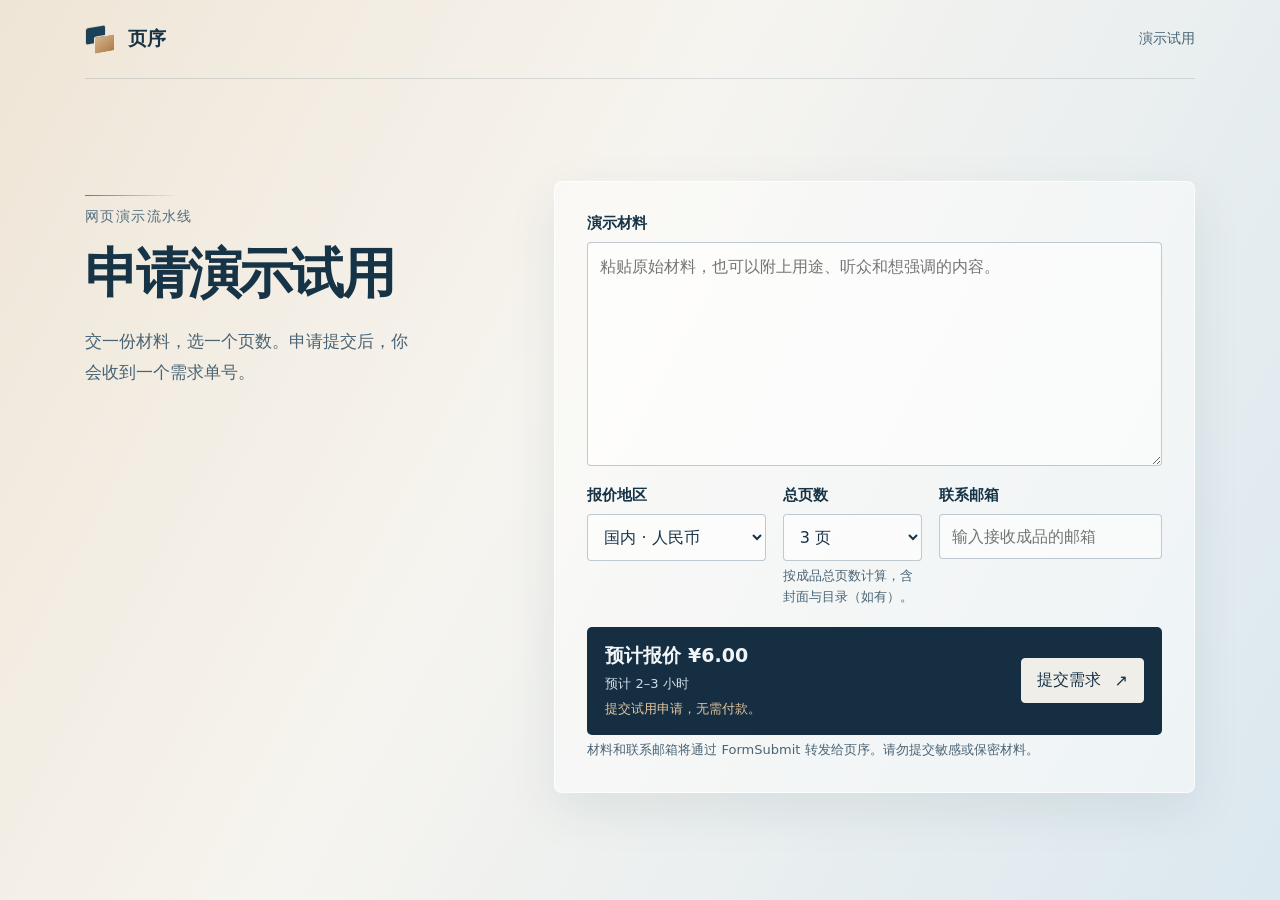
==== request/index.html @ 19a48d17 "Publish Yexu trial request page" ====
<!doctype html>
<html lang="zh-CN">
<head>
<meta charset="utf-8">
<meta name="viewport" content="width=device-width, initial-scale=1">
<title>申请试用 · 页序</title>
<meta name="robots" content="noindex">
<link rel="stylesheet" href="../site.css">
<link rel="stylesheet" href="order.css">
<script src="order.js" defer></script>
</head>
<body>
<header class="shell top"><a class="brand" href="../" aria-label="页序首页"><span class="mark" aria-hidden="true"></span>页序</a><span>演示试用</span></header>
<main class="shell request">
<section class="intro" aria-labelledby="request-title"><p class="label">网页演示流水线</p><h1 id="request-title">申请演示试用</h1><p class="lead">交一份材料，选一个页数。申请提交后，你会收到一个需求单号。</p></section>
<form id="request-form">
<label for="material">演示材料</label>
<textarea id="material" name="material" placeholder="粘贴原始材料，也可以附上用途、听众和想强调的内容。" maxlength="18000" rows="8" required></textarea>
<div class="fields">
<div><label for="market">报价地区</label><select id="market" name="market"><option value="CN">国内 · 人民币</option><option value="INTL">海外 · 美元</option></select></div>
<div><label for="pages">总页数</label><select id="pages" name="pages" required aria-describedby="page-detail"></select><small id="page-detail">按成品总页数计算，含封面与目录（如有）。</small></div>
<div><label for="email">联系邮箱</label><input id="email" name="email" type="email" autocomplete="email" maxlength="254" placeholder="输入接收成品的邮箱" required></div>
</div>
<div class="checkout">
<div><p id="quote">正在加载报价</p><small id="timing"></small><small class="preview-note">提交试用申请，无需付款。</small></div>
<button class="primary" id="send" type="submit" disabled>提交需求 <span aria-hidden="true">↗</span></button>
</div>
<p id="feedback" role="status"></p>
<small class="order-privacy">材料和联系邮箱将通过 FormSubmit 转发给页序。请勿提交敏感或保密材料。</small>
<div hidden><label for="company">公司网站</label><input id="company" name="company" tabindex="-1" autocomplete="off"></div>
</form>
<section class="receipt" id="receipt" tabindex="-1" hidden><h2>需求已提交</h2><p>需求单号</p><output id="reference"></output><button class="copy" id="copy" type="button">复制单号</button><p id="receipt-detail"></p><p id="copy-status" role="status"></p></section>
</main>
</body>
</html>
---- site.css ----
:root{color-scheme:light;--ink:#173447;--muted:#496475;--deep:#0e1722;--gold:#b89366;--line:#27475b27;font-family:"Microsoft YaHei","PingFang SC",system-ui,sans-serif;background:#eef1ef;color:var(--ink)}
*{box-sizing:border-box}html{scroll-behavior:smooth}body{margin:0;background:linear-gradient(118deg,#efe5d6 0%,#f6f4ef 42%,#dbe8ef 100%);min-height:100vh}a{color:inherit;text-decoration:none}button{font:inherit}button:focus-visible,a:focus-visible{outline:2px solid #397395;outline-offset:4px}.shell{width:min(1440px,calc(100% - 112px));margin:auto}.top{display:flex;align-items:center;justify-content:space-between;height:79px;border-bottom:1px solid var(--line);gap:20px}.brand{display:inline-flex;align-items:center;gap:11px;font-weight:760;font-size:19px}.mark{width:26px;height:21px;background:linear-gradient(142deg,#142f42 62%,#a8794b 63%);border-radius:2px}.top nav{display:flex;gap:30px;font-size:14px}.top a:hover,.formats a:hover{text-decoration:underline;text-underline-offset:5px}.hero{display:grid;grid-template-columns:minmax(240px,.8fr) minmax(0,1.55fr);gap:clamp(28px,5vw,82px);align-items:center;padding-block:clamp(56px,8vw,120px) 72px}.label{padding-top:13px;position:relative;font-size:14px;letter-spacing:.1em;color:#546e80}.label::before,.formats::before{content:"";position:absolute;left:0;top:0;width:94px;height:1px;background:linear-gradient(90deg,#9a704a,transparent)}h1{font-size:clamp(35px,4vw,64px);line-height:1.12;letter-spacing:-.075em;margin:18px 0 23px;font-weight:780}h1 span{color:#284d63}.lead{font-size:clamp(15px,1.3vw,19px);line-height:1.85;color:var(--muted);max-width:31ch;margin:0}.actions{margin-top:29px;display:flex;align-items:center;gap:12px;flex-wrap:wrap;font-size:14px;font-weight:680}.primary,.secondary{display:inline-flex;gap:14px;align-items:center;padding:11px 15px;border:1px solid #243f54;border-radius:4px}.primary{background:#193548;color:white}.primary:hover{background:#2d5268}.secondary:hover{background:#fff8}.demo{min-width:0;background:var(--deep);color:#eff4f6;padding:12px 13px 8px;border-radius:7px;box-shadow:0 23px 45px #11283a26,0 0 0 1px #fff8;scroll-margin:18px}.demo-head,.demo-foot{display:flex;align-items:center;gap:9px;font-size:12px;min-height:31px;padding-inline:3px}.sample,.demo-foot>a{margin-left:auto;color:#cadbe5}.light{width:7px;height:7px;background:#d7ad7b;border-radius:50%;box-shadow:0 0 10px #d7ad7b80}.screen{aspect-ratio:16/9;background:#e9e7df;overflow:hidden;margin:8px 0}.screen iframe{display:block;border:0;width:100%;height:100%}.controls{display:flex;gap:6px;margin-inline:auto}.controls button{min-width:36px;min-height:34px;border:1px solid #536775;background:transparent;color:inherit;border-radius:3px;cursor:pointer}.controls button:hover:enabled{background:#314c5c}.controls button:disabled{opacity:.45;cursor:default}#page-number{color:#c4d3db;font-variant-numeric:tabular-nums}.downloads{padding:5px 0 67px}.downloads h2{font-size:clamp(25px,3vw,43px);letter-spacing:-.05em;margin:0 0 23px}.formats{display:grid;grid-template-columns:repeat(3,1fr);position:relative;border:1px solid var(--line);background:#ffffff50}.formats::before{width:230px}.formats article{padding:23px 24px}.formats article+article{border-left:1px solid var(--line)}h3{margin:0 0 10px;font-size:18px}.formats p{margin:0 0 16px;line-height:1.7;color:var(--muted);font-size:14px}.formats a{font-weight:680;font-size:14px}.formats a span{margin-left:6px}footer{border-top:1px solid var(--line);padding-block:20px;display:flex;justify-content:space-between;color:var(--muted);font-size:13px}.skip{position:absolute;left:20px;top:-100px;background:white;padding:10px;z-index:1}.skip:focus{top:12px}.doc{max-width:800px;padding-block:50px 76px;line-height:1.8}.doc h1{font-size:clamp(30px,5vw,54px)}.doc a{text-decoration:underline;text-underline-offset:4px}
@media(max-width:1050px){.shell{width:calc(100% - 64px)}.hero{grid-template-columns:minmax(220px,.76fr) minmax(0,1.24fr);gap:28px}}
@media(max-width:760px){.shell{width:calc(100% - 32px)}.top{height:58px}.top nav{gap:17px}.hero{display:block;padding-block:38px 45px}.demo{margin-top:30px}.formats{grid-template-columns:1fr}.formats article+article{border-left:0;border-top:1px solid var(--line)}.downloads{padding-bottom:42px}}
@media(prefers-reduced-motion:reduce){html{scroll-behavior:auto}}
.section-space{margin-bottom:68px;scroll-margin:24px}.section-head{display:flex;justify-content:space-between;align-items:end;gap:18px;margin-bottom:21px}.section-head h2,.value-panel h2,.compat h2{font-size:clamp(26px,3vw,43px);line-height:1.18;letter-spacing:-.045em;margin:0}.section-head p{color:var(--muted);font-size:14px;line-height:1.7;margin:0}.downloads .section-head h2{margin:0}.value-panel,.workflow{position:relative;background:linear-gradient(128deg,#142838,#0e1722 74%);border-radius:7px;color:#eff4f6}.value-panel::before,.workflow::before{content:"";position:absolute;top:0;left:34px;width:min(210px,43%);height:1px;background:linear-gradient(90deg,#d9b289,transparent)}.value-panel{display:grid;grid-template-columns:minmax(0,1fr) minmax(0,1.22fr);gap:36px;padding:clamp(24px,4vw,55px)}.value-intro{max-width:360px}.value-intro a,.compat a{display:inline-block;font-weight:700;margin-top:10px}.value-panel p,.workflow ol span{color:#ccdce4;line-height:1.7;font-size:15px}.value-list{border-left:1px solid #a8c6d53a;padding-left:28px}.value-list article+article{border-top:1px solid #a8c6d53a;padding-top:14px;margin-top:14px}.value-list h3{margin-bottom:5px}.value-list p{margin:0}.plugin-hero{grid-template-columns:minmax(235px,.85fr) minmax(0,1.15fr)}.workflow{padding:clamp(23px,4vw,44px)}.workflow h2{font-size:clamp(22px,3vw,35px);margin:0 0 16px}.workflow ol{list-style:none;margin:0;padding:0}.workflow li{display:grid;grid-template-columns:5em minmax(0,1fr);align-items:baseline;gap:14px;border-top:1px solid #a8c6d53a;padding-block:13px}.workflow li:last-child{padding-bottom:0}.workflow li strong{color:#f4dbc0}.compat{display:grid;grid-template-columns:1.3fr 1fr;gap:28px;border:1px solid var(--line);background:#ffffff55;padding:clamp(20px,3vw,36px)}.compat h2{font-size:clamp(24px,2.7vw,36px)}.compat p{color:var(--muted);line-height:1.8;margin-bottom:0}.top nav{flex-shrink:0}.top a{white-space:nowrap}
@media(max-width:760px){.section-space{margin-bottom:41px}.section-head{display:block}.section-head p{margin-top:8px}.value-panel,.compat{grid-template-columns:1fr;gap:20px}.value-list{border-left:0;border-top:1px solid #a8c6d53a;padding:20px 0 0}.workflow{margin-top:28px}.top nav{gap:12px;font-size:12px}.brand{font-size:16px}.mark{width:20px;height:17px}}
@media(max-width:360px){.top nav{gap:8px}.top{gap:8px}.brand{gap:6px}}
.brand{gap:13px}.wordmark{font-size:24px;font-weight:850;letter-spacing:.08em}.mark{position:relative;width:30px;height:26px;flex:none;background:none;border-radius:0}.mark::before,.mark::after{position:absolute;content:"";width:19px;height:16px;background:#1c4056;border-radius:2px;transform:skewY(-10deg)}.mark::before{top:1px;left:1px;box-shadow:0 0 0 1px #23475d14}.mark::after{top:9px;left:9px;background:linear-gradient(145deg,#d7b48b,#ac7c4b);border:1px solid #f1e8d7}.process-strip{display:grid;grid-template-columns:repeat(4,minmax(0,1fr));list-style:none;padding:0;margin:-20px 0 68px;border-block:1px solid var(--line);background:#fbf8f35c}.process-strip li{padding:15px 19px 16px;min-width:0}.process-strip li+li{border-left:1px solid var(--line)}.process-strip strong,.process-strip span{display:block}.process-strip strong{font-size:16px;margin-bottom:4px}.process-strip span{font-size:13px;color:var(--muted);line-height:1.55}.footer-brand{font-weight:700;color:var(--ink)}footer{gap:14px;flex-wrap:wrap}
@media(max-width:760px){.wordmark{font-size:20px}.mark{transform:scale(.84);transform-origin:left center;margin-right:-4px}.process-strip{grid-template-columns:repeat(2,minmax(0,1fr));margin:-8px 0 43px}.process-strip li:nth-child(3){border-left:0}.process-strip li:nth-child(n+3){border-top:1px solid var(--line)}}
.vision{position:relative;display:grid;grid-template-columns:minmax(0,1.55fr) minmax(240px,1fr);gap:clamp(22px,5vw,72px);align-items:end;padding:clamp(28px,5vw,70px);color:#f0f2ef;background:radial-gradient(ellipse at 0% 0%,#27485a,#142b3a 52%,#101e2b);border-radius:7px;overflow:hidden}.vision::before{content:"";position:absolute;left:0;top:0;width:100%;height:1px;background:linear-gradient(90deg,#d2ab7f,transparent 67%)}.vision-kicker{margin:0 0 19px;color:#d5b28c;font-size:13px;letter-spacing:.12em}.vision h2{font-size:clamp(27px,3.1vw,48px);margin:0;line-height:1.22;letter-spacing:-.055em}.vision h2 span{color:#e4bd93}.vision-en{font-size:13px;line-height:1.5;color:#b4cbd4;margin:17px 0 0}.vision-detail{border-left:1px solid #b0c3cf42;padding-left:clamp(17px,2.8vw,42px)}.vision-detail p{margin:0 0 17px;color:#d7e2e7;line-height:1.8;font-size:15px}.vision-detail a{display:inline-block;color:#f6dec1;font-weight:750;margin:3px 16px 3px 0}.vision-detail .vision-sub{font-weight:normal;font-size:13px;color:#c4d9e1}
@media(max-width:760px){.vision{grid-template-columns:1fr;gap:22px;padding:26px 18px}.vision-detail{border-left:0;border-top:1px solid #b0c3cf42;padding:17px 0 0}.top nav{gap:9px}}@media(max-width:360px){.vision h2{font-size:25px}}
---- request/order.css ----
.top.shell{max-width:1110px}.top>span:last-child{color:var(--muted);font-size:14px}
.request.shell{max-width:1110px;padding-block:clamp(40px,8vw,102px) 60px;display:grid;grid-template-columns:minmax(0,.76fr) minmax(0,1.24fr);gap:clamp(26px,6vw,84px);align-items:start}
.request h1{letter-spacing:-.05em;font-size:clamp(34px,4.2vw,61px)}
.request form{min-width:0;background:#ffffff77;border:1px solid #ffffffc0;box-shadow:0 17px 50px #16384a16;border-radius:8px;padding:clamp(18px,3.1vw,32px)}
.request label{display:block;font-size:15px;font-weight:700;margin:0 0 9px}
.request textarea,.request input,.request select{width:100%;padding:12px;color:var(--ink);background:#fff9;border:1px solid #27475b47;border-radius:4px;font:inherit;font-size:16px}
.request :is(textarea,input,select):focus-visible{outline:2px solid #397395;outline-offset:1px}
.request textarea{display:block;resize:vertical;min-height:145px;line-height:1.55}
.fields{margin-block:20px;display:grid;grid-template-columns:1fr 1.1fr;gap:17px}
.request small{display:block;color:var(--muted);font-size:13px;line-height:1.55;margin-top:5px}
.checkout,.receipt{background:#152e42;color:#f1f5f7;border-radius:5px;padding:16px 18px}
.checkout{display:flex;align-items:center;justify-content:space-between;gap:12px}
.checkout p{margin:0;font-size:19px;font-weight:680}
.checkout small{color:#cfdee7}.checkout .preview-note{color:#e5c69e}
.checkout button{color:#173447;background:#f0eee8;border-color:#f0eee8;white-space:nowrap}
.checkout button:disabled{opacity:.62;cursor:wait}
.checkout button:not(:disabled):hover{background:#fff}
#feedback{color:#8b341f;margin:12px 0 0}#feedback:empty{display:none}
.receipt output{font-weight:700;overflow-wrap:anywhere}.receipt p{color:#cfdde5}
@media(max-width:720px){.request.shell{width:calc(100% - 34px);grid-template-columns:1fr;padding-top:32px}.request h1{margin:12px 0}.request .label{margin-top:0}.request .lead{max-width:40ch}}
@media(max-width:400px){.fields{grid-template-columns:1fr}}
.receipt .copy{display:block;margin-top:13px;padding:7px 11px;color:#f1f5f7;background:transparent;border:1px solid #d1e0ea70;border-radius:4px}
.receipt #copy-status:empty{display:none}
@media(max-width:400px){.checkout{align-items:stretch;flex-direction:column}.checkout button{justify-content:center}.checkout p{font-size:17px}}
@media(min-width:640px){.fields{grid-template-columns:1fr .78fr 1.25fr}}
@media(min-width:401px) and (max-width:639px){.fields>div:last-child{grid-column:1/-1}}
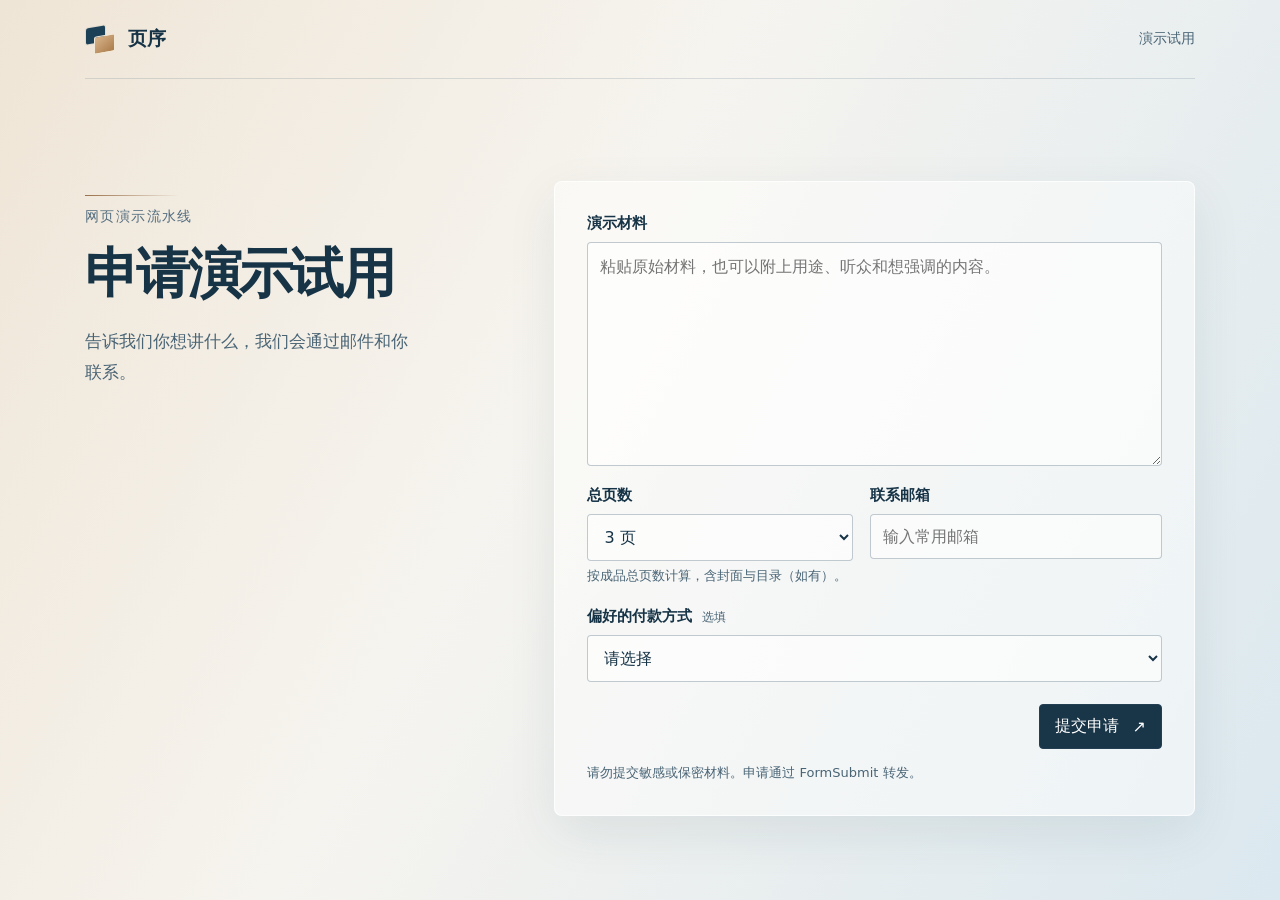
==== commit d6e02cb1: "Simplify trial form and collect payment preferences" ====
--- a/request/index.html
+++ b/request/index.html
@@ -6,30 +6,38 @@
 <title>申请试用 · 页序</title>
 <meta name="robots" content="noindex">
 <link rel="stylesheet" href="../site.css">
-<link rel="stylesheet" href="order.css">
-<script src="order.js" defer></script>
+<link rel="stylesheet" href="order.css?v=2">
+<script src="order.js?v=2" defer></script>
 </head>
 <body>
 <header class="shell top"><a class="brand" href="../" aria-label="页序首页"><span class="mark" aria-hidden="true"></span>页序</a><span>演示试用</span></header>
 <main class="shell request">
-<section class="intro" aria-labelledby="request-title"><p class="label">网页演示流水线</p><h1 id="request-title">申请演示试用</h1><p class="lead">交一份材料，选一个页数。申请提交后，你会收到一个需求单号。</p></section>
+<section class="intro" aria-labelledby="request-title"><p class="label">网页演示流水线</p><h1 id="request-title">申请演示试用</h1><p class="lead">告诉我们你想讲什么，我们会通过邮件和你联系。</p></section>
 <form id="request-form">
 <label for="material">演示材料</label>
 <textarea id="material" name="material" placeholder="粘贴原始材料，也可以附上用途、听众和想强调的内容。" maxlength="18000" rows="8" required></textarea>
 <div class="fields">
-<div><label for="market">报价地区</label><select id="market" name="market"><option value="CN">国内 · 人民币</option><option value="INTL">海外 · 美元</option></select></div>
+
 <div><label for="pages">总页数</label><select id="pages" name="pages" required aria-describedby="page-detail"></select><small id="page-detail">按成品总页数计算，含封面与目录（如有）。</small></div>
-<div><label for="email">联系邮箱</label><input id="email" name="email" type="email" autocomplete="email" maxlength="254" placeholder="输入接收成品的邮箱" required></div>
+<div><label for="email">联系邮箱</label><input id="email" name="email" type="email" autocomplete="email" maxlength="254" placeholder="输入常用邮箱" required></div>
 </div>
-<div class="checkout">
-<div><p id="quote">正在加载报价</p><small id="timing"></small><small class="preview-note">提交试用申请，无需付款。</small></div>
-<button class="primary" id="send" type="submit" disabled>提交需求 <span aria-hidden="true">↗</span></button>
+<div class="payment-choice">
+<label for="payment">偏好的付款方式 <span class="optional">选填</span></label>
+<select id="payment" name="payment">
+<option value="">请选择</option>
+<option value="wechat">微信支付</option>
+<option value="alipay">支付宝</option>
+<option value="paypal">PayPal</option>
+</select>
+</div>
+<div class="submit-row">
+<button class="primary" id="send" type="submit" disabled>提交申请 <span aria-hidden="true">↗</span></button>
 </div>
 <p id="feedback" role="status"></p>
-<small class="order-privacy">材料和联系邮箱将通过 FormSubmit 转发给页序。请勿提交敏感或保密材料。</small>
+<small class="order-privacy">请勿提交敏感或保密材料。申请通过 FormSubmit 转发。</small>
 <div hidden><label for="company">公司网站</label><input id="company" name="company" tabindex="-1" autocomplete="off"></div>
 </form>
-<section class="receipt" id="receipt" tabindex="-1" hidden><h2>需求已提交</h2><p>需求单号</p><output id="reference"></output><button class="copy" id="copy" type="button">复制单号</button><p id="receipt-detail"></p><p id="copy-status" role="status"></p></section>
+<section class="receipt" id="receipt" tabindex="-1" hidden><h2>申请已提交</h2><p>谢谢你试用页序。我们会通过你填写的邮箱联系你。</p></section>
 </main>
 </body>
 </html>
--- a/request/order.css
+++ b/request/order.css
@@ -8,19 +8,16 @@
 .request textarea{display:block;resize:vertical;min-height:145px;line-height:1.55}
 .fields{margin-block:20px;display:grid;grid-template-columns:1fr 1.1fr;gap:17px}
 .request small{display:block;color:var(--muted);font-size:13px;line-height:1.55;margin-top:5px}
-.checkout,.receipt{background:#152e42;color:#f1f5f7;border-radius:5px;padding:16px 18px}
-.checkout{display:flex;align-items:center;justify-content:space-between;gap:12px}
-.checkout p{margin:0;font-size:19px;font-weight:680}
-.checkout small{color:#cfdee7}.checkout .preview-note{color:#e5c69e}
-.checkout button{color:#173447;background:#f0eee8;border-color:#f0eee8;white-space:nowrap}
-.checkout button:disabled{opacity:.62;cursor:wait}
-.checkout button:not(:disabled):hover{background:#fff}
 #feedback{color:#8b341f;margin:12px 0 0}#feedback:empty{display:none}
-.receipt output{font-weight:700;overflow-wrap:anywhere}.receipt p{color:#cfdde5}
 @media(max-width:720px){.request.shell{width:calc(100% - 34px);grid-template-columns:1fr;padding-top:32px}.request h1{margin:12px 0}.request .label{margin-top:0}.request .lead{max-width:40ch}}
 @media(max-width:400px){.fields{grid-template-columns:1fr}}
-.receipt .copy{display:block;margin-top:13px;padding:7px 11px;color:#f1f5f7;background:transparent;border:1px solid #d1e0ea70;border-radius:4px}
-.receipt #copy-status:empty{display:none}
-@media(max-width:400px){.checkout{align-items:stretch;flex-direction:column}.checkout button{justify-content:center}.checkout p{font-size:17px}}
-@media(min-width:640px){.fields{grid-template-columns:1fr .78fr 1.25fr}}
-@media(min-width:401px) and (max-width:639px){.fields>div:last-child{grid-column:1/-1}}
+.receipt{background:#152e42;color:#f1f5f7;border-radius:5px;padding:24px}
+.receipt h2{margin:0 0 10px}
+.receipt p{color:#dce7ed;margin:0;line-height:1.6}
+.optional{color:var(--muted);font-size:12px;font-weight:400;margin-inline-start:4px}
+.payment-choice{margin-bottom:22px}
+.submit-row{display:flex;justify-content:flex-end}
+.submit-row button{cursor:pointer}
+.submit-row button:disabled{opacity:.66;cursor:wait}
+.request .order-privacy{margin-top:14px}
+@media(max-width:400px){.submit-row button{width:100%;justify-content:center}}
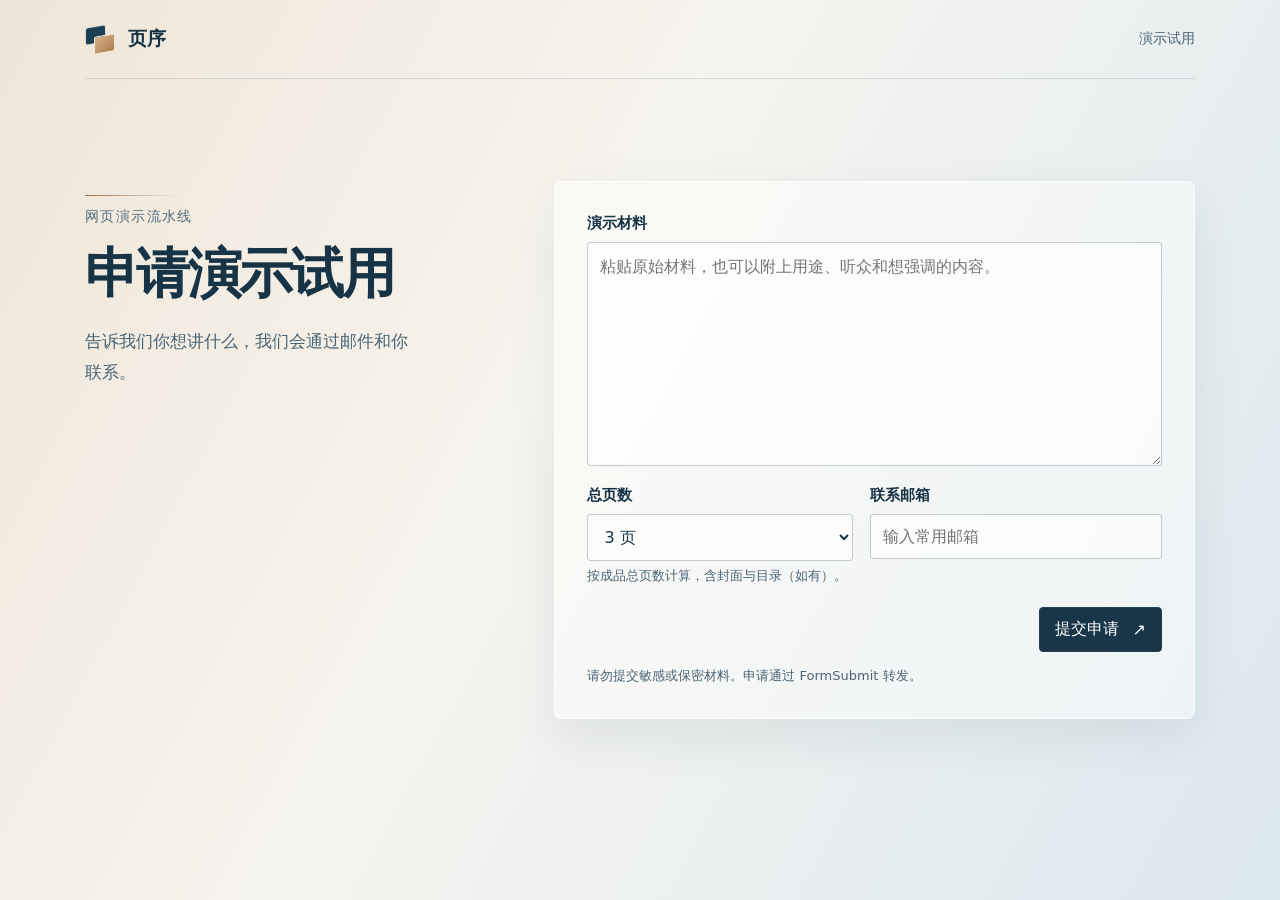
==== commit 9a46edf8: "Remove payment preference until checkout is available" ====
--- a/request/index.html
+++ b/request/index.html
@@ -6,8 +6,8 @@
 <title>申请试用 · 页序</title>
 <meta name="robots" content="noindex">
 <link rel="stylesheet" href="../site.css">
-<link rel="stylesheet" href="order.css?v=2">
-<script src="order.js?v=2" defer></script>
+<link rel="stylesheet" href="order.css?v=3">
+<script src="order.js?v=3" defer></script>
 </head>
 <body>
 <header class="shell top"><a class="brand" href="../" aria-label="页序首页"><span class="mark" aria-hidden="true"></span>页序</a><span>演示试用</span></header>
@@ -21,15 +21,6 @@
 <div><label for="pages">总页数</label><select id="pages" name="pages" required aria-describedby="page-detail"></select><small id="page-detail">按成品总页数计算，含封面与目录（如有）。</small></div>
 <div><label for="email">联系邮箱</label><input id="email" name="email" type="email" autocomplete="email" maxlength="254" placeholder="输入常用邮箱" required></div>
 </div>
-<div class="payment-choice">
-<label for="payment">偏好的付款方式 <span class="optional">选填</span></label>
-<select id="payment" name="payment">
-<option value="">请选择</option>
-<option value="wechat">微信支付</option>
-<option value="alipay">支付宝</option>
-<option value="paypal">PayPal</option>
-</select>
-</div>
 <div class="submit-row">
 <button class="primary" id="send" type="submit" disabled>提交申请 <span aria-hidden="true">↗</span></button>
 </div>
--- a/request/order.css
+++ b/request/order.css
@@ -14,8 +14,6 @@
 .receipt{background:#152e42;color:#f1f5f7;border-radius:5px;padding:24px}
 .receipt h2{margin:0 0 10px}
 .receipt p{color:#dce7ed;margin:0;line-height:1.6}
-.optional{color:var(--muted);font-size:12px;font-weight:400;margin-inline-start:4px}
-.payment-choice{margin-bottom:22px}
 .submit-row{display:flex;justify-content:flex-end}
 .submit-row button{cursor:pointer}
 .submit-row button:disabled{opacity:.66;cursor:wait}
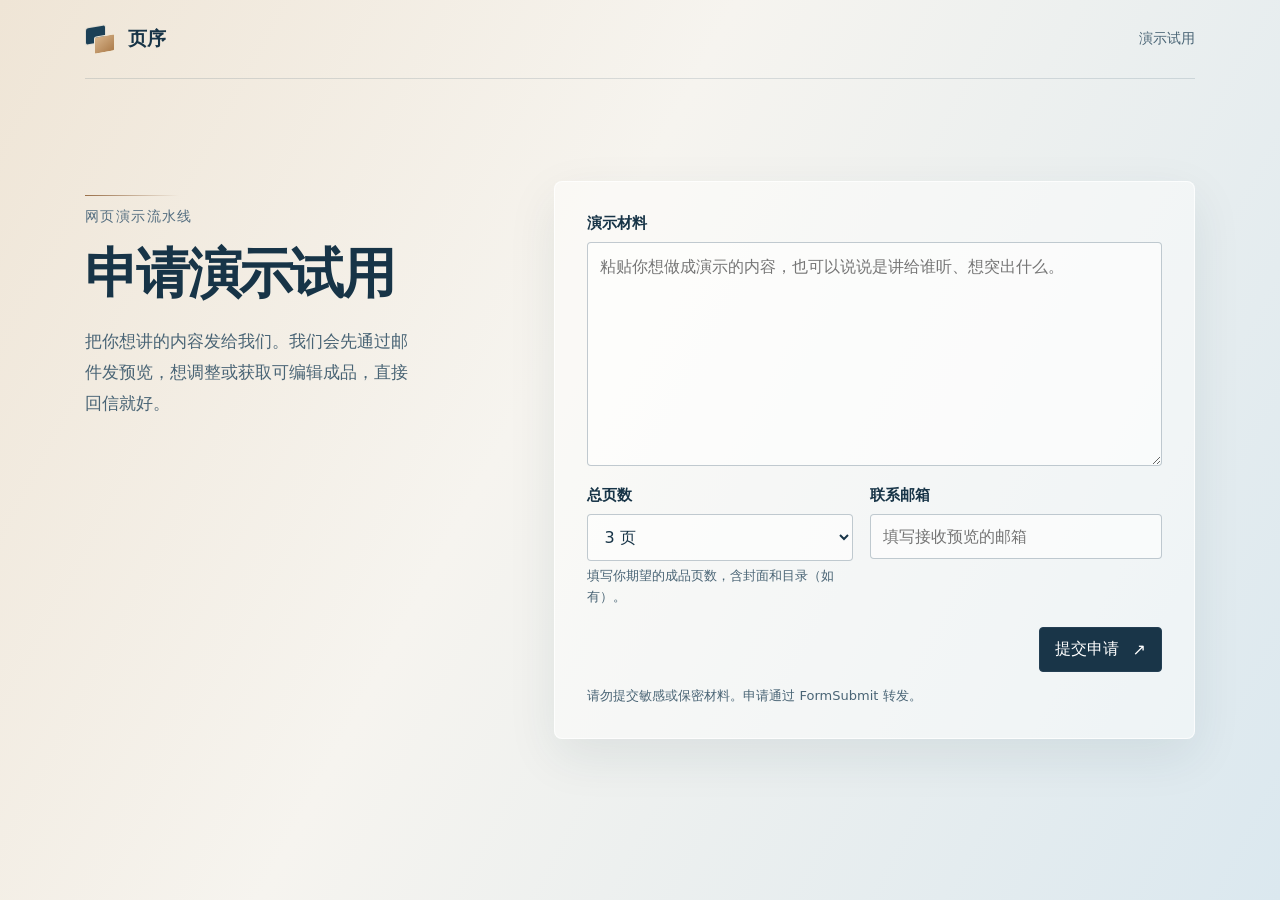
==== commit 76942d82: "Explain preview-first flow on trial page" ====
--- a/request/index.html
+++ b/request/index.html
@@ -12,14 +12,14 @@
 <body>
 <header class="shell top"><a class="brand" href="../" aria-label="页序首页"><span class="mark" aria-hidden="true"></span>页序</a><span>演示试用</span></header>
 <main class="shell request">
-<section class="intro" aria-labelledby="request-title"><p class="label">网页演示流水线</p><h1 id="request-title">申请演示试用</h1><p class="lead">告诉我们你想讲什么，我们会通过邮件和你联系。</p></section>
+<section class="intro" aria-labelledby="request-title"><p class="label">网页演示流水线</p><h1 id="request-title">申请演示试用</h1><p class="lead">把你想讲的内容发给我们。我们会先通过邮件发预览，想调整或获取可编辑成品，直接回信就好。</p></section>
 <form id="request-form">
 <label for="material">演示材料</label>
-<textarea id="material" name="material" placeholder="粘贴原始材料，也可以附上用途、听众和想强调的内容。" maxlength="18000" rows="8" required></textarea>
+<textarea id="material" name="material" placeholder="粘贴你想做成演示的内容，也可以说说是讲给谁听、想突出什么。" maxlength="18000" rows="8" required></textarea>
 <div class="fields">
 
-<div><label for="pages">总页数</label><select id="pages" name="pages" required aria-describedby="page-detail"></select><small id="page-detail">按成品总页数计算，含封面与目录（如有）。</small></div>
-<div><label for="email">联系邮箱</label><input id="email" name="email" type="email" autocomplete="email" maxlength="254" placeholder="输入常用邮箱" required></div>
+<div><label for="pages">总页数</label><select id="pages" name="pages" required aria-describedby="page-detail"></select><small id="page-detail">填写你期望的成品页数，含封面和目录（如有）。</small></div>
+<div><label for="email">联系邮箱</label><input id="email" name="email" type="email" autocomplete="email" maxlength="254" placeholder="填写接收预览的邮箱" required></div>
 </div>
 <div class="submit-row">
 <button class="primary" id="send" type="submit" disabled>提交申请 <span aria-hidden="true">↗</span></button>
@@ -28,7 +28,7 @@
 <small class="order-privacy">请勿提交敏感或保密材料。申请通过 FormSubmit 转发。</small>
 <div hidden><label for="company">公司网站</label><input id="company" name="company" tabindex="-1" autocomplete="off"></div>
 </form>
-<section class="receipt" id="receipt" tabindex="-1" hidden><h2>申请已提交</h2><p>谢谢你试用页序。我们会通过你填写的邮箱联系你。</p></section>
+<section class="receipt" id="receipt" tabindex="-1" hidden><h2>申请已提交</h2><p>接下来请留意邮箱。预览会发到你填写的地址，想调整或获取成品可以直接回信。</p></section>
 </main>
 </body>
 </html>
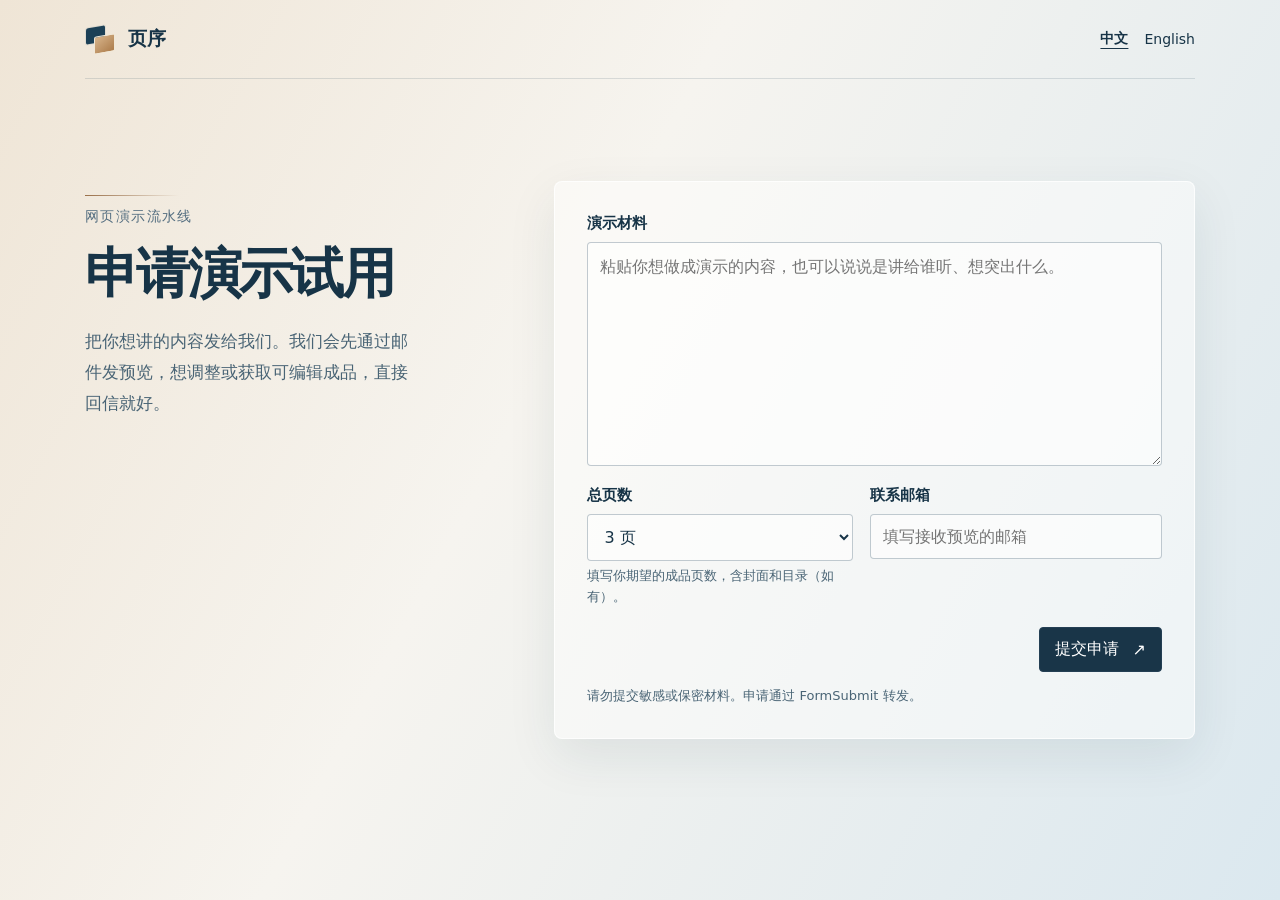
==== commit 77af1bf5: "Add an English version of the trial form" ====
--- a/request/index.html
+++ b/request/index.html
@@ -6,29 +6,48 @@
 <title>申请试用 · 页序</title>
 <meta name="robots" content="noindex">
 <link rel="stylesheet" href="../site.css">
-<link rel="stylesheet" href="order.css?v=3">
-<script src="order.js?v=3" defer></script>
+<link rel="stylesheet" href="order.css?v=4">
+<script src="order.js?v=4" defer></script>
 </head>
 <body>
-<header class="shell top"><a class="brand" href="../" aria-label="页序首页"><span class="mark" aria-hidden="true"></span>页序</a><span>演示试用</span></header>
+<header class="shell top">
+  <a id="home-link" class="brand" href="../" aria-label="页序首页"><span class="mark" aria-hidden="true"></span><span data-en="Yexu">页序</span></a>
+  <nav id="language-nav" class="locale-switch" aria-label="语言">
+    <a href="./" lang="zh-CN" hreflang="zh-CN" data-language="zh-CN" aria-current="page">中文</a>
+    <a href="?lang=en" lang="en" hreflang="en" data-language="en">English</a>
+  </nav>
+</header>
 <main class="shell request">
-<section class="intro" aria-labelledby="request-title"><p class="label">网页演示流水线</p><h1 id="request-title">申请演示试用</h1><p class="lead">把你想讲的内容发给我们。我们会先通过邮件发预览，想调整或获取可编辑成品，直接回信就好。</p></section>
-<form id="request-form">
-<label for="material">演示材料</label>
-<textarea id="material" name="material" placeholder="粘贴你想做成演示的内容，也可以说说是讲给谁听、想突出什么。" maxlength="18000" rows="8" required></textarea>
-<div class="fields">
-
-<div><label for="pages">总页数</label><select id="pages" name="pages" required aria-describedby="page-detail"></select><small id="page-detail">填写你期望的成品页数，含封面和目录（如有）。</small></div>
-<div><label for="email">联系邮箱</label><input id="email" name="email" type="email" autocomplete="email" maxlength="254" placeholder="填写接收预览的邮箱" required></div>
-</div>
-<div class="submit-row">
-<button class="primary" id="send" type="submit" disabled>提交申请 <span aria-hidden="true">↗</span></button>
-</div>
-<p id="feedback" role="status"></p>
-<small class="order-privacy">请勿提交敏感或保密材料。申请通过 FormSubmit 转发。</small>
-<div hidden><label for="company">公司网站</label><input id="company" name="company" tabindex="-1" autocomplete="off"></div>
-</form>
-<section class="receipt" id="receipt" tabindex="-1" hidden><h2>申请已提交</h2><p>接下来请留意邮箱。预览会发到你填写的地址，想调整或获取成品可以直接回信。</p></section>
+  <section class="intro" aria-labelledby="request-title">
+    <p class="label" data-en="Web presentations">网页演示流水线</p>
+    <h1 id="request-title" data-en="Try Yexu">申请演示试用</h1>
+    <p class="lead" data-en="Send us what you want to present. We’ll email you a preview. Just reply if you’d like changes or an editable copy.">把你想讲的内容发给我们。我们会先通过邮件发预览，想调整或获取可编辑成品，直接回信就好。</p>
+  </section>
+  <form id="request-form">
+    <label for="material" data-en="Presentation material">演示材料</label>
+    <textarea id="material" name="material" placeholder="粘贴你想做成演示的内容，也可以说说是讲给谁听、想突出什么。" data-placeholder-en="Paste your material. If it helps, tell us who you’re presenting to and what to emphasize." maxlength="18000" rows="8" required></textarea>
+    <div class="fields">
+      <div>
+        <label for="pages" data-en="Slide count">总页数</label>
+        <select id="pages" name="pages" required aria-describedby="page-detail"></select>
+        <small id="page-detail" data-en="Include a cover or agenda slide if you’d like one.">填写你期望的成品页数，含封面和目录（如有）。</small>
+      </div>
+      <div>
+        <label for="email" data-en="Email address">联系邮箱</label>
+        <input id="email" name="email" type="email" autocomplete="email" maxlength="254" placeholder="填写接收预览的邮箱" data-placeholder-en="Where we’ll send your preview" required>
+      </div>
+    </div>
+    <div class="submit-row">
+      <button class="primary" id="send" type="submit" disabled><span data-en="Send request">提交申请</span> <span aria-hidden="true">↗</span></button>
+    </div>
+    <p id="feedback" role="status"></p>
+    <small class="order-privacy" data-en="Please leave out sensitive or confidential information. Requests are forwarded via FormSubmit.">请勿提交敏感或保密材料。申请通过 FormSubmit 转发。</small>
+    <div hidden><label for="company" data-en="Company website">公司网站</label><input id="company" name="company" tabindex="-1" autocomplete="off"></div>
+  </form>
+  <section class="receipt" id="receipt" tabindex="-1" hidden>
+    <h2 data-en="Request submitted">申请已提交</h2>
+    <p data-en="Look out for a preview at the email address you provided. You can reply with feedback or ask for an editable copy.">接下来请留意邮箱。预览会发到你填写的地址，想调整或获取成品可以直接回信。</p>
+  </section>
 </main>
 </body>
 </html>
--- a/request/order.css
+++ b/request/order.css
@@ -19,3 +19,5 @@
 .submit-row button:disabled{opacity:.66;cursor:wait}
 .request .order-privacy{margin-top:14px}
 @media(max-width:400px){.submit-row button{width:100%;justify-content:center}}
+.top .locale-switch{gap:16px;align-items:center}
+.locale-switch a[aria-current="page"]{text-decoration:underline;text-underline-offset:5px;font-weight:700}
